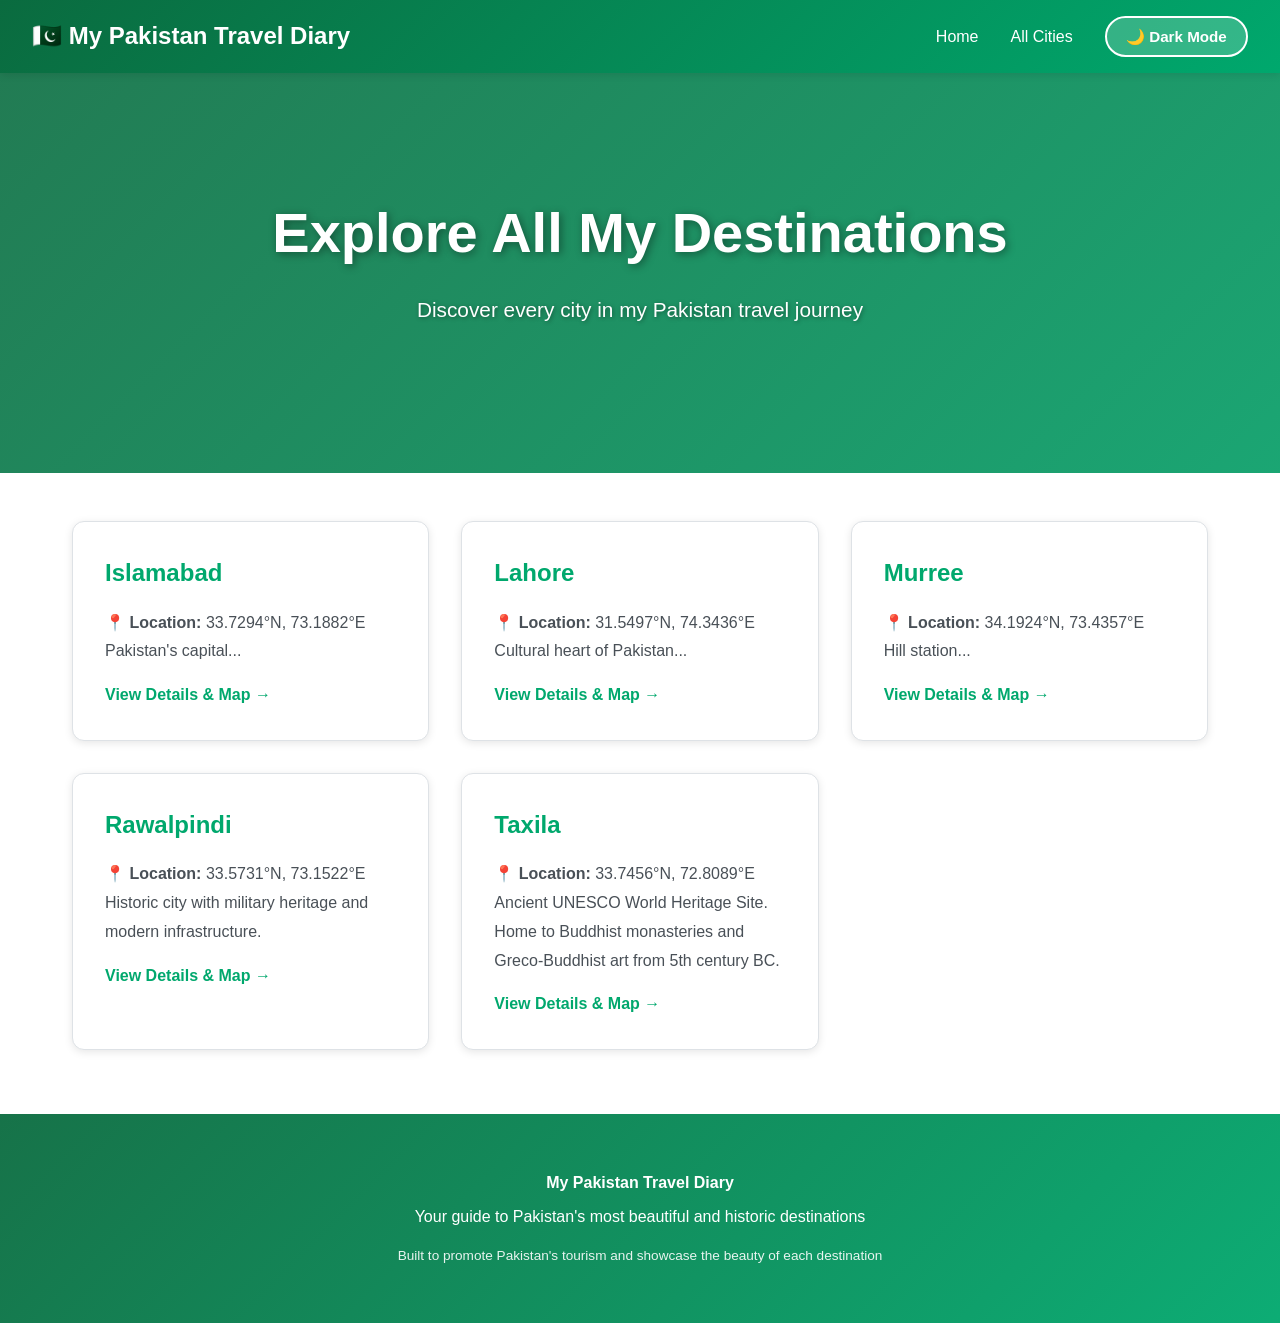
==== export/cities.html @ 17359bf7 "V2: Day 2 add multipage website, darkmode toggle and map" ====
<!DOCTYPE html>
<html lang="en">
<head>
    <meta charset="UTF-8">
    <meta name="viewport" content="width=device-width, initial-scale=1.0">
    <title>All Destinations - My Pakistan Travel Diary</title>
    <link rel="stylesheet" href="css/styles.css">
</head>
<body>
    <nav class="navbar">
        <a href="index.html" class="navbar-brand">🇵🇰 My Pakistan Travel Diary</a>
        <div class="navbar-nav">
            <a href="index.html" class="nav-link">Home</a>
            <a href="cities.html" class="nav-link">All Cities</a>
            <button class="theme-toggle" onclick="toggleTheme()">🌙 Dark Mode</button>
        </div>
    </nav>

    <section class="hero">
        <h1>Explore All My Destinations</h1>
        <p>Discover every city in my Pakistan travel journey</p>
    </section>

    <section class="container">
        <div class="grid">
            
            <div class="card">
                <h3>Islamabad</h3>
                <p><strong>📍 Location:</strong> 33.7294°N, 73.1882°E</p>
                <p>Pakistan's capital...</p>
                <a href="city-islamabad.html">
                   View Details & Map →
                </a>
            </div>
            
            <div class="card">
                <h3>Lahore</h3>
                <p><strong>📍 Location:</strong> 31.5497°N, 74.3436°E</p>
                <p>Cultural heart of Pakistan...</p>
                <a href="city-lahore.html">
                   View Details & Map →
                </a>
            </div>
            
            <div class="card">
                <h3>Murree</h3>
                <p><strong>📍 Location:</strong> 34.1924°N, 73.4357°E</p>
                <p>Hill station...</p>
                <a href="city-murree.html">
                   View Details & Map →
                </a>
            </div>
            
            <div class="card">
                <h3>Rawalpindi</h3>
                <p><strong>📍 Location:</strong> 33.5731°N, 73.1522°E</p>
                <p>Historic city with military heritage and modern infrastructure.</p>
                <a href="city-rawalpindi.html">
                   View Details & Map →
                </a>
            </div>
            
            <div class="card">
                <h3>Taxila</h3>
                <p><strong>📍 Location:</strong> 33.7456°N, 72.8089°E</p>
                <p>Ancient UNESCO World Heritage Site. Home to Buddhist monasteries and Greco-Buddhist art from 5th century BC.</p>
                <a href="city-taxila.html">
                   View Details & Map →
                </a>
            </div>
            
        </div>
    </section>

    <footer>
        <p><strong>My Pakistan Travel Diary</strong></p>
        <p>Your guide to Pakistan's most beautiful and historic destinations</p>
        <p style="margin-top: 1rem; font-size: 0.85rem; color: rgba(255,255,255,0.9);">
            Built to promote Pakistan's tourism and showcase the beauty of each destination
        </p>
    </footer>

    <script>
        function toggleTheme() {
            const body = document.body;
            const button = document.querySelector('.theme-toggle');
            
            if (body.classList.contains('dark-mode')) {
                body.classList.remove('dark-mode');
                button.textContent = '🌙 Dark Mode';
                localStorage.setItem('theme', 'light');
            } else {
                body.classList.add('dark-mode');
                button.textContent = '☀️ Light Mode';
                localStorage.setItem('theme', 'dark');
            }
        }
        
        if (localStorage.getItem('theme') === 'dark') {
            document.body.classList.add('dark-mode');
            document.querySelector('.theme-toggle').textContent = '☀️ Light Mode';
        }
    </script>
</body>
</html>
---- export/css/styles.css ----
/* ========================================
   My Pakistan Travel Diary - Base Styles
   ======================================== */

* {
    margin: 0;
    padding: 0;
    box-sizing: border-box;
}

:root {
    --color-primary: #0a6b3f;
    --color-primary-light: #00a86d;
    --color-primary-dark: #055033;
    
    /* Light mode defaults */
    --bg-primary: #ffffff;
    --bg-secondary: #f8f9fa;
    --bg-tertiary: #e9ecef;
    --text-primary: #212529;
    --text-secondary: #495057;
    --border-color: #dee2e6;
    --card-shadow: rgba(0, 0, 0, 0.1);
    --card-hover-shadow: rgba(0, 0, 0, 0.15);
}

body.dark-mode {
    --bg-primary: #1a1a2e;
    --bg-secondary: #16213e;
    --bg-tertiary: #0f3460;
    --text-primary: #e0e0e0;
    --text-secondary: #b0b0b0;
    --border-color: #2d3561;
    --card-shadow: rgba(0, 0, 0, 0.3);
    --card-hover-shadow: rgba(0, 0, 0, 0.4);
}

html {
    scroll-behavior: smooth;
}

body {
    font-family: 'Segoe UI', Tahoma, Geneva, Verdana, sans-serif;
    line-height: 1.6;
    background-color: var(--bg-primary);
    color: var(--text-primary);
    transition: background-color 0.3s ease, color 0.3s ease;
}

/* ========================================
   Navbar
   ======================================== */

.navbar {
    background: linear-gradient(135deg, var(--color-primary) 0%, var(--color-primary-light) 100%);
    padding: 1rem 2rem;
    position: sticky;
    top: 0;
    z-index: 1000;
    display: flex;
    justify-content: space-between;
    align-items: center;
    box-shadow: 0 2px 8px var(--card-shadow);
}

.navbar-brand {
    font-size: 1.5rem;
    font-weight: bold;
    color: white;
    text-decoration: none;
    display: flex;
    align-items: center;
    gap: 0.5rem;
    transition: opacity 0.3s;
}

.navbar-brand:hover {
    opacity: 0.9;
}

.navbar-nav {
    display: flex;
    gap: 2rem;
    align-items: center;
    flex-wrap: wrap;
}

.nav-link {
    color: white;
    text-decoration: none;
    font-size: 1rem;
    transition: opacity 0.3s;
    font-weight: 500;
}

.nav-link:hover {
    opacity: 0.8;
}

.theme-toggle {
    padding: 0.6rem 1.2rem;
    border-radius: 25px;
    border: 2px solid white;
    background: rgba(255, 255, 255, 0.2);
    color: white;
    cursor: pointer;
    font-size: 0.95rem;
    font-weight: 600;
    transition: all 0.3s;
}

.theme-toggle:hover {
    background: rgba(255, 255, 255, 0.3);
    transform: scale(1.05);
}

/* ========================================
   Hero Section
   ======================================== */

.hero {
    background: linear-gradient(135deg, rgba(10, 107, 63, 0.9) 0%, rgba(0, 168, 109, 0.9) 100%),
                url('data:image/svg+xml,<svg xmlns="http://www.w3.org/2000/svg" viewBox="0 0 1200 400"><path fill="rgba(255,255,255,0.1)" d="M0,200 Q300,100 600,200 T1200,200 L1200,400 L0,400 Z"/></svg>');
    background-size: cover;
    background-position: center;
    background-attachment: fixed;
    color: white;
    padding: 6rem 2rem;
    text-align: center;
    min-height: 400px;
    display: flex;
    flex-direction: column;
    justify-content: center;
    align-items: center;
}

.hero h1 {
    font-size: 3.5rem;
    margin-bottom: 1rem;
    text-shadow: 2px 2px 8px rgba(0, 0, 0, 0.4);
    animation: fadeInDown 0.8s ease;
}

.hero p {
    font-size: 1.3rem;
    margin-bottom: 2rem;
    text-shadow: 1px 1px 4px rgba(0, 0, 0, 0.4);
    animation: fadeInUp 0.8s ease 0.2s backwards;
}

@keyframes fadeInDown {
    from { opacity: 0; transform: translateY(-30px); }
    to { opacity: 1; transform: translateY(0); }
}

@keyframes fadeInUp {
    from { opacity: 0; transform: translateY(30px); }
    to { opacity: 1; transform: translateY(0); }
}

/* ========================================
   Container & Grid
   ======================================== */

.container {
    max-width: 1200px;
    margin: 0 auto;
    padding: 0 2rem;
}

.grid {
    display: grid;
    grid-template-columns: repeat(auto-fit, minmax(300px, 1fr));
    gap: 2rem;
    margin: 3rem 0;
}

/* ========================================
   Cards
   ======================================== */

.card {
    background: var(--bg-primary);
    border: 1px solid var(--border-color);
    border-radius: 12px;
    padding: 2rem;
    box-shadow: 0 2px 8px var(--card-shadow);
    transition: all 0.3s ease;
}

.card:hover {
    transform: translateY(-4px);
    box-shadow: 0 8px 16px var(--card-hover-shadow);
}

.card h3 {
    color: var(--color-primary-light);
    font-size: 1.5rem;
    margin-bottom: 1rem;
}

.card p {
    color: var(--text-secondary);
    line-height: 1.8;
}

.card a {
    color: var(--color-primary-light);
    text-decoration: none;
    font-weight: 600;
    display: inline-block;
    margin-top: 1rem;
    transition: opacity 0.3s;
}

.card a:hover {
    opacity: 0.8;
}

/* ========================================
   City Section
   ======================================== */

.city-section {
    margin: 4rem 0;
    padding: 3rem;
    background: var(--bg-secondary);
    border-radius: 12px;
    border-left: 5px solid var(--color-primary-light);
}

.city-header {
    margin-bottom: 2rem;
}

.city-header h2 {
    font-size: 2.5rem;
    color: var(--color-primary-light);
    margin-bottom: 0.5rem;
}

.city-description {
    font-size: 1.1rem;
    color: var(--text-secondary);
    line-height: 1.8;
}

/* ========================================
   Info Boxes
   ======================================== */

.city-info {
    display: grid;
    grid-template-columns: repeat(auto-fit, minmax(250px, 1fr));
    gap: 1.5rem;
    margin: 2rem 0;
}

.info-box {
    background: var(--bg-primary);
    padding: 1.5rem;
    border-radius: 8px;
    border-left: 4px solid var(--color-primary);
    box-shadow: 0 2px 8px var(--card-shadow);
    transition: transform 0.3s;
}

.info-box:hover {
    transform: translateY(-2px);
}

.info-box h4 {
    color: var(--color-primary-light);
    margin-bottom: 0.5rem;
    font-size: 1.1rem;
}

.info-box p {
    color: var(--text-secondary);
    line-height: 1.6;
}

/* ========================================
   Maps
   ======================================== */

.map-container, #map {
    width: 100%;
    height: 500px;
    border-radius: 8px;
    margin: 2rem 0;
    box-shadow: 0 4px 12px var(--card-shadow);
    border: 1px solid var(--border-color);
}

.leaflet-container {
    background: var(--bg-secondary) !important;
    border-radius: 8px;
}

/* ========================================
   Travel Entries
   ======================================== */

.entries-section h3 {
    font-size: 1.8rem;
    margin: 2rem 0 1rem;
    color: var(--text-primary);
}

.entry-card {
    background: var(--bg-primary);
    border: 1px solid var(--border-color);
    border-radius: 8px;
    padding: 1.5rem;
    margin-bottom: 1.5rem;
    box-shadow: 0 2px 8px var(--card-shadow);
    transition: all 0.3s;
}

.entry-card:hover {
    transform: translateY(-2px);
    box-shadow: 0 4px 12px var(--card-hover-shadow);
}

.entry-card h4 {
    font-size: 1.3rem;
    margin-bottom: 0.5rem;
    color: var(--text-primary);
}

.entry-meta {
    display: flex;
    gap: 1rem;
    margin: 1rem 0;
    flex-wrap: wrap;
}

.meta-tag {
    padding: 0.4rem 0.9rem;
    border-radius: 20px;
    font-size: 0.85rem;
    background: rgba(0, 168, 109, 0.15);
    color: var(--color-primary-light);
    font-weight: 500;
}

.mood-badge {
    padding: 0.4rem 0.9rem;
    border-radius: 20px;
    font-size: 0.85rem;
    font-weight: 600;
    color: white;
}

.entry-description {
    color: var(--text-secondary);
    line-height: 1.8;
    margin: 1rem 0;
    font-style: italic;
    font-size: 0.95rem;
}

.entry-photo {
    margin: 1.5rem 0;
    max-width: 100%;
    border-radius: 8px;
    box-shadow: 0 4px 12px var(--card-shadow);
    transition: transform 0.3s;
}

.entry-photo:hover {
    transform: scale(1.02);
}

/* ========================================
   Footer
   ======================================== */

footer {
    background: linear-gradient(135deg, rgba(10, 107, 63, 0.95) 0%, rgba(0, 168, 109, 0.95) 100%);
    color: white;
    padding: 3rem 2rem;
    text-align: center;
    margin-top: 4rem;
}

footer p {
    margin: 0.5rem 0;
}

footer a {
    color: #e0e0e0;
    text-decoration: none;
    transition: opacity 0.3s;
}

footer a:hover {
    opacity: 0.8;
}

/* ========================================
   Responsive Design
   ======================================== */

@media (max-width: 768px) {
    .navbar {
        flex-direction: column;
        gap: 1rem;
    }
    
    .navbar-nav {
        gap: 1rem;
    }
    
    .hero h1 {
        font-size: 2rem;
    }
    
    .hero p {
        font-size: 1rem;
    }
    
    .city-header h2 {
        font-size: 1.8rem;
    }
    
    .grid {
        grid-template-columns: 1fr;
    }
    
    .map-container, #map {
        height: 300px;
    }
    
    .entry-meta {
        gap: 0.5rem;
    }
}

@media (max-width: 480px) {
    .hero {
        padding: 3rem 1rem;
    }
    
    .hero h1 {
        font-size: 1.5rem;
    }
    
    .container {
        padding: 0 1rem;
    }
    
    .card {
        padding: 1rem;
    }
    
    .city-section {
        padding: 1.5rem;
    }
}
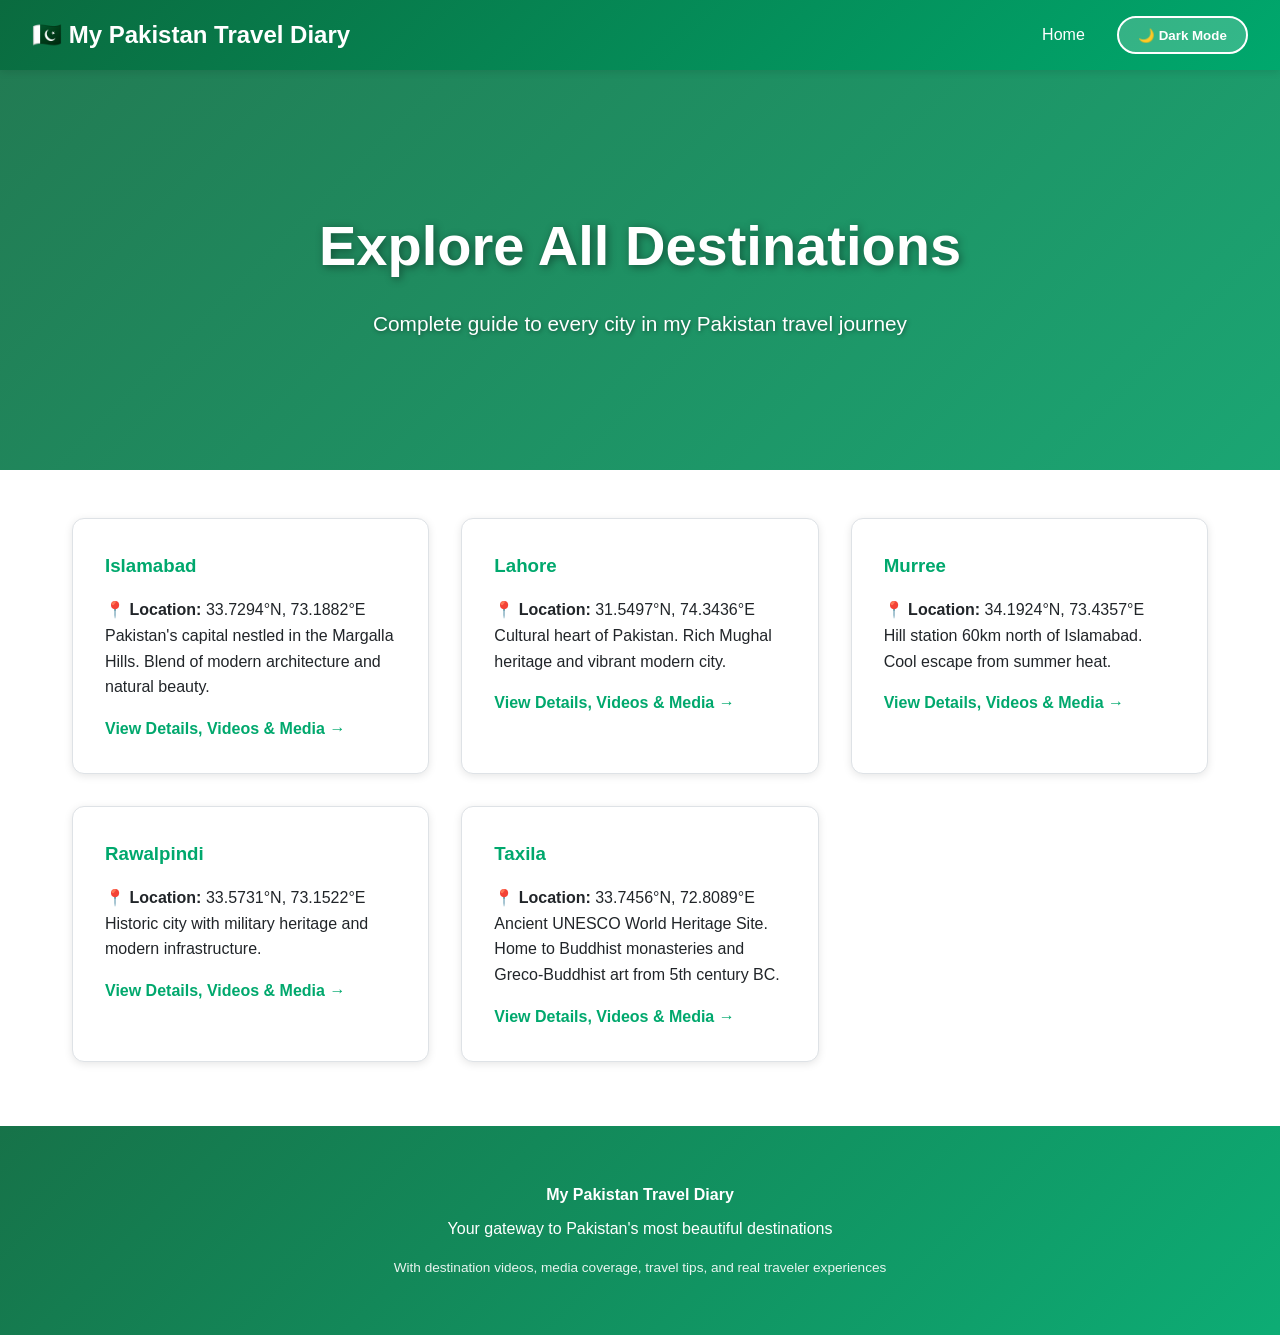
==== commit 18a1b73c: "v3:logical error" ====
--- a/export/cities.html
+++ b/export/cities.html
@@ -11,14 +11,13 @@
         <a href="index.html" class="navbar-brand">🇵🇰 My Pakistan Travel Diary</a>
         <div class="navbar-nav">
             <a href="index.html" class="nav-link">Home</a>
-            <a href="cities.html" class="nav-link">All Cities</a>
             <button class="theme-toggle" onclick="toggleTheme()">🌙 Dark Mode</button>
         </div>
     </nav>
 
     <section class="hero">
-        <h1>Explore All My Destinations</h1>
-        <p>Discover every city in my Pakistan travel journey</p>
+        <h1>Explore All Destinations</h1>
+        <p>Complete guide to every city in my Pakistan travel journey</p>
     </section>
 
     <section class="container">
@@ -27,27 +26,27 @@
             <div class="card">
                 <h3>Islamabad</h3>
                 <p><strong>📍 Location:</strong> 33.7294°N, 73.1882°E</p>
-                <p>Pakistan's capital...</p>
-                <a href="city-islamabad.html">
-                   View Details & Map →
+                <p>Pakistan's capital nestled in the Margalla Hills. Blend of modern architecture and natural beauty.</p>
+                <a href="city-islamabad.html" style="color: var(--color-primary-light); text-decoration: none; font-weight: 600; display: inline-block; margin-top: 1rem;">
+                   View Details, Videos & Media →
                 </a>
             </div>
             
             <div class="card">
                 <h3>Lahore</h3>
                 <p><strong>📍 Location:</strong> 31.5497°N, 74.3436°E</p>
-                <p>Cultural heart of Pakistan...</p>
-                <a href="city-lahore.html">
-                   View Details & Map →
+                <p>Cultural heart of Pakistan. Rich Mughal heritage and vibrant modern city.</p>
+                <a href="city-lahore.html" style="color: var(--color-primary-light); text-decoration: none; font-weight: 600; display: inline-block; margin-top: 1rem;">
+                   View Details, Videos & Media →
                 </a>
             </div>
             
             <div class="card">
                 <h3>Murree</h3>
                 <p><strong>📍 Location:</strong> 34.1924°N, 73.4357°E</p>
-                <p>Hill station...</p>
-                <a href="city-murree.html">
-                   View Details & Map →
+                <p>Hill station 60km north of Islamabad. Cool escape from summer heat.</p>
+                <a href="city-murree.html" style="color: var(--color-primary-light); text-decoration: none; font-weight: 600; display: inline-block; margin-top: 1rem;">
+                   View Details, Videos & Media →
                 </a>
             </div>
             
@@ -55,8 +54,8 @@
                 <h3>Rawalpindi</h3>
                 <p><strong>📍 Location:</strong> 33.5731°N, 73.1522°E</p>
                 <p>Historic city with military heritage and modern infrastructure.</p>
-                <a href="city-rawalpindi.html">
-                   View Details & Map →
+                <a href="city-rawalpindi.html" style="color: var(--color-primary-light); text-decoration: none; font-weight: 600; display: inline-block; margin-top: 1rem;">
+                   View Details, Videos & Media →
                 </a>
             </div>
             
@@ -64,8 +63,8 @@
                 <h3>Taxila</h3>
                 <p><strong>📍 Location:</strong> 33.7456°N, 72.8089°E</p>
                 <p>Ancient UNESCO World Heritage Site. Home to Buddhist monasteries and Greco-Buddhist art from 5th century BC.</p>
-                <a href="city-taxila.html">
-                   View Details & Map →
+                <a href="city-taxila.html" style="color: var(--color-primary-light); text-decoration: none; font-weight: 600; display: inline-block; margin-top: 1rem;">
+                   View Details, Videos & Media →
                 </a>
             </div>
             
@@ -74,9 +73,9 @@
 
     <footer>
         <p><strong>My Pakistan Travel Diary</strong></p>
-        <p>Your guide to Pakistan's most beautiful and historic destinations</p>
+        <p>Your gateway to Pakistan's most beautiful destinations</p>
         <p style="margin-top: 1rem; font-size: 0.85rem; color: rgba(255,255,255,0.9);">
-            Built to promote Pakistan's tourism and showcase the beauty of each destination
+            With destination videos, media coverage, travel tips, and real traveler experiences
         </p>
     </footer>
 
--- a/export/css/styles.css
+++ b/export/css/styles.css
@@ -1,6 +1,6 @@
 
 /* ========================================
-   My Pakistan Travel Diary - Base Styles
+   My Pakistan Travel Diary V3 - Base Styles
    ======================================== */
 
 * {
@@ -13,8 +13,6 @@
     --color-primary: #0a6b3f;
     --color-primary-light: #00a86d;
     --color-primary-dark: #055033;
-    
-    /* Light mode defaults */
     --bg-primary: #ffffff;
     --bg-secondary: #f8f9fa;
     --bg-tertiary: #e9ecef;
@@ -48,10 +46,7 @@
     transition: background-color 0.3s ease, color 0.3s ease;
 }
 
-/* ========================================
-   Navbar
-   ======================================== */
-
+/* Navbar */
 .navbar {
     background: linear-gradient(135deg, var(--color-primary) 0%, var(--color-primary-light) 100%);
     padding: 1rem 2rem;
@@ -69,21 +64,12 @@
     font-weight: bold;
     color: white;
     text-decoration: none;
-    display: flex;
-    align-items: center;
-    gap: 0.5rem;
-    transition: opacity 0.3s;
-}
-
-.navbar-brand:hover {
-    opacity: 0.9;
 }
 
 .navbar-nav {
     display: flex;
     gap: 2rem;
     align-items: center;
-    flex-wrap: wrap;
 }
 
 .nav-link {
@@ -91,7 +77,6 @@
     text-decoration: none;
     font-size: 1rem;
     transition: opacity 0.3s;
-    font-weight: 500;
 }
 
 .nav-link:hover {
@@ -105,25 +90,17 @@
     background: rgba(255, 255, 255, 0.2);
     color: white;
     cursor: pointer;
-    font-size: 0.95rem;
     font-weight: 600;
     transition: all 0.3s;
 }
 
 .theme-toggle:hover {
     background: rgba(255, 255, 255, 0.3);
-    transform: scale(1.05);
-}
-
-/* ========================================
-   Hero Section
-   ======================================== */
-
+}
+
+/* Hero */
 .hero {
-    background: linear-gradient(135deg, rgba(10, 107, 63, 0.9) 0%, rgba(0, 168, 109, 0.9) 100%),
-                url('data:image/svg+xml,<svg xmlns="http://www.w3.org/2000/svg" viewBox="0 0 1200 400"><path fill="rgba(255,255,255,0.1)" d="M0,200 Q300,100 600,200 T1200,200 L1200,400 L0,400 Z"/></svg>');
-    background-size: cover;
-    background-position: center;
+    background: linear-gradient(135deg, rgba(10, 107, 63, 0.9) 0%, rgba(0, 168, 109, 0.9) 100%);
     background-attachment: fixed;
     color: white;
     padding: 6rem 2rem;
@@ -132,43 +109,27 @@
     display: flex;
     flex-direction: column;
     justify-content: center;
-    align-items: center;
 }
 
 .hero h1 {
     font-size: 3.5rem;
     margin-bottom: 1rem;
     text-shadow: 2px 2px 8px rgba(0, 0, 0, 0.4);
-    animation: fadeInDown 0.8s ease;
 }
 
 .hero p {
     font-size: 1.3rem;
-    margin-bottom: 2rem;
     text-shadow: 1px 1px 4px rgba(0, 0, 0, 0.4);
-    animation: fadeInUp 0.8s ease 0.2s backwards;
-}
-
-@keyframes fadeInDown {
-    from { opacity: 0; transform: translateY(-30px); }
-    to { opacity: 1; transform: translateY(0); }
-}
-
-@keyframes fadeInUp {
-    from { opacity: 0; transform: translateY(30px); }
-    to { opacity: 1; transform: translateY(0); }
-}
-
-/* ========================================
-   Container & Grid
-   ======================================== */
-
+}
+
+/* Container */
 .container {
     max-width: 1200px;
     margin: 0 auto;
     padding: 0 2rem;
 }
 
+/* Grid */
 .grid {
     display: grid;
     grid-template-columns: repeat(auto-fit, minmax(300px, 1fr));
@@ -176,17 +137,14 @@
     margin: 3rem 0;
 }
 
-/* ========================================
-   Cards
-   ======================================== */
-
+/* Card */
 .card {
     background: var(--bg-primary);
     border: 1px solid var(--border-color);
     border-radius: 12px;
     padding: 2rem;
     box-shadow: 0 2px 8px var(--card-shadow);
-    transition: all 0.3s ease;
+    transition: all 0.3s;
 }
 
 .card:hover {
@@ -196,32 +154,10 @@
 
 .card h3 {
     color: var(--color-primary-light);
-    font-size: 1.5rem;
     margin-bottom: 1rem;
 }
 
-.card p {
-    color: var(--text-secondary);
-    line-height: 1.8;
-}
-
-.card a {
-    color: var(--color-primary-light);
-    text-decoration: none;
-    font-weight: 600;
-    display: inline-block;
-    margin-top: 1rem;
-    transition: opacity 0.3s;
-}
-
-.card a:hover {
-    opacity: 0.8;
-}
-
-/* ========================================
-   City Section
-   ======================================== */
-
+/* City Section */
 .city-section {
     margin: 4rem 0;
     padding: 3rem;
@@ -230,26 +166,18 @@
     border-left: 5px solid var(--color-primary-light);
 }
 
-.city-header {
-    margin-bottom: 2rem;
-}
-
 .city-header h2 {
     font-size: 2.5rem;
     color: var(--color-primary-light);
-    margin-bottom: 0.5rem;
+    margin-bottom: 1rem;
 }
 
 .city-description {
     font-size: 1.1rem;
     color: var(--text-secondary);
-    line-height: 1.8;
-}
-
-/* ========================================
-   Info Boxes
-   ======================================== */
-
+}
+
+/* Info Boxes */
 .city-info {
     display: grid;
     grid-template-columns: repeat(auto-fit, minmax(250px, 1fr));
@@ -263,46 +191,109 @@
     border-radius: 8px;
     border-left: 4px solid var(--color-primary);
     box-shadow: 0 2px 8px var(--card-shadow);
+}
+
+.info-box h4 {
+    color: var(--color-primary-light);
+    margin-bottom: 0.5rem;
+}
+
+/* Videos Section */
+.videos-section {
+    margin: 3rem 0;
+    padding: 2rem;
+    background: var(--bg-primary);
+    border-radius: 8px;
+    border: 2px solid var(--color-primary-light);
+}
+
+.videos-grid {
+    display: grid;
+    grid-template-columns: repeat(auto-fit, minmax(300px, 1fr));
+    gap: 2rem;
+    margin-top: 2rem;
+}
+
+.video-card {
+    border-radius: 8px;
+    overflow: hidden;
+    box-shadow: 0 4px 12px var(--card-shadow);
     transition: transform 0.3s;
 }
 
-.info-box:hover {
-    transform: translateY(-2px);
-}
-
-.info-box h4 {
-    color: var(--color-primary-light);
-    margin-bottom: 0.5rem;
-    font-size: 1.1rem;
-}
-
-.info-box p {
+.video-card:hover {
+    transform: translateY(-4px);
+}
+
+.video-card iframe {
+    width: 100%;
+    height: 250px;
+    border: none;
+}
+
+.video-title {
+    padding: 1rem;
+    background: var(--bg-secondary);
+    font-weight: 600;
+    color: var(--text-primary);
+}
+
+/* Media Section */
+.media-section {
+    margin: 3rem 0;
+    padding: 2rem;
+    background: var(--bg-secondary);
+    border-radius: 8px;
+}
+
+.media-by-type {
+    margin: 1.5rem 0;
+}
+
+.media-type-title {
+    font-size: 1.2rem;
+    color: var(--color-primary-light);
+    margin-bottom: 1rem;
+    font-weight: 600;
+}
+
+.media-list {
+    list-style: none;
+    padding: 0;
+}
+
+.media-item {
+    padding: 1rem;
+    margin-bottom: 1rem;
+    background: var(--bg-primary);
+    border-left: 4px solid var(--color-primary);
+    border-radius: 4px;
+    box-shadow: 0 2px 8px var(--card-shadow);
+    transition: all 0.3s;
+}
+
+.media-item:hover {
+    transform: translateX(4px);
+}
+
+.media-item a {
+    color: var(--color-primary-light);
+    text-decoration: none;
+    font-weight: 600;
+    font-size: 1.05rem;
+}
+
+.media-item a:hover {
+    text-decoration: underline;
+}
+
+.media-source {
+    margin-top: 0.5rem;
     color: var(--text-secondary);
-    line-height: 1.6;
-}
-
-/* ========================================
-   Maps
-   ======================================== */
-
-.map-container, #map {
-    width: 100%;
-    height: 500px;
-    border-radius: 8px;
-    margin: 2rem 0;
-    box-shadow: 0 4px 12px var(--card-shadow);
-    border: 1px solid var(--border-color);
-}
-
-.leaflet-container {
-    background: var(--bg-secondary) !important;
-    border-radius: 8px;
-}
-
-/* ========================================
-   Travel Entries
-   ======================================== */
-
+    font-size: 0.9rem;
+}
+
+/* Entries */
 .entries-section h3 {
     font-size: 1.8rem;
     margin: 2rem 0 1rem;
@@ -316,18 +307,11 @@
     padding: 1.5rem;
     margin-bottom: 1.5rem;
     box-shadow: 0 2px 8px var(--card-shadow);
-    transition: all 0.3s;
-}
-
-.entry-card:hover {
-    transform: translateY(-2px);
-    box-shadow: 0 4px 12px var(--card-hover-shadow);
 }
 
 .entry-card h4 {
     font-size: 1.3rem;
     margin-bottom: 0.5rem;
-    color: var(--text-primary);
 }
 
 .entry-meta {
@@ -343,7 +327,6 @@
     font-size: 0.85rem;
     background: rgba(0, 168, 109, 0.15);
     color: var(--color-primary-light);
-    font-weight: 500;
 }
 
 .mood-badge {
@@ -354,30 +337,23 @@
     color: white;
 }
 
-.entry-description {
-    color: var(--text-secondary);
-    line-height: 1.8;
+.entry-photo {
+    max-width: 100%;
+    border-radius: 8px;
     margin: 1rem 0;
-    font-style: italic;
-    font-size: 0.95rem;
-}
-
-.entry-photo {
-    margin: 1.5rem 0;
-    max-width: 100%;
-    border-radius: 8px;
     box-shadow: 0 4px 12px var(--card-shadow);
-    transition: transform 0.3s;
-}
-
-.entry-photo:hover {
-    transform: scale(1.02);
-}
-
-/* ========================================
-   Footer
-   ======================================== */
-
+}
+
+/* Map */
+#map, .map-container {
+    width: 100%;
+    height: 500px;
+    border-radius: 8px;
+    margin: 2rem 0;
+    box-shadow: 0 4px 12px var(--card-shadow);
+}
+
+/* Footer */
 footer {
     background: linear-gradient(135deg, rgba(10, 107, 63, 0.95) 0%, rgba(0, 168, 109, 0.95) 100%);
     color: white;
@@ -393,24 +369,16 @@
 footer a {
     color: #e0e0e0;
     text-decoration: none;
-    transition: opacity 0.3s;
 }
 
 footer a:hover {
     opacity: 0.8;
 }
 
-/* ========================================
-   Responsive Design
-   ======================================== */
-
+/* Responsive */
 @media (max-width: 768px) {
     .navbar {
         flex-direction: column;
-        gap: 1rem;
-    }
-    
-    .navbar-nav {
         gap: 1rem;
     }
     
@@ -418,45 +386,15 @@
         font-size: 2rem;
     }
     
-    .hero p {
-        font-size: 1rem;
-    }
-    
-    .city-header h2 {
-        font-size: 1.8rem;
-    }
-    
     .grid {
         grid-template-columns: 1fr;
     }
     
-    .map-container, #map {
+    #map, .map-container {
         height: 300px;
     }
     
-    .entry-meta {
-        gap: 0.5rem;
+    .videos-grid {
+        grid-template-columns: 1fr;
     }
 }
-
-@media (max-width: 480px) {
-    .hero {
-        padding: 3rem 1rem;
-    }
-    
-    .hero h1 {
-        font-size: 1.5rem;
-    }
-    
-    .container {
-        padding: 0 1rem;
-    }
-    
-    .card {
-        padding: 1rem;
-    }
-    
-    .city-section {
-        padding: 1.5rem;
-    }
-}
